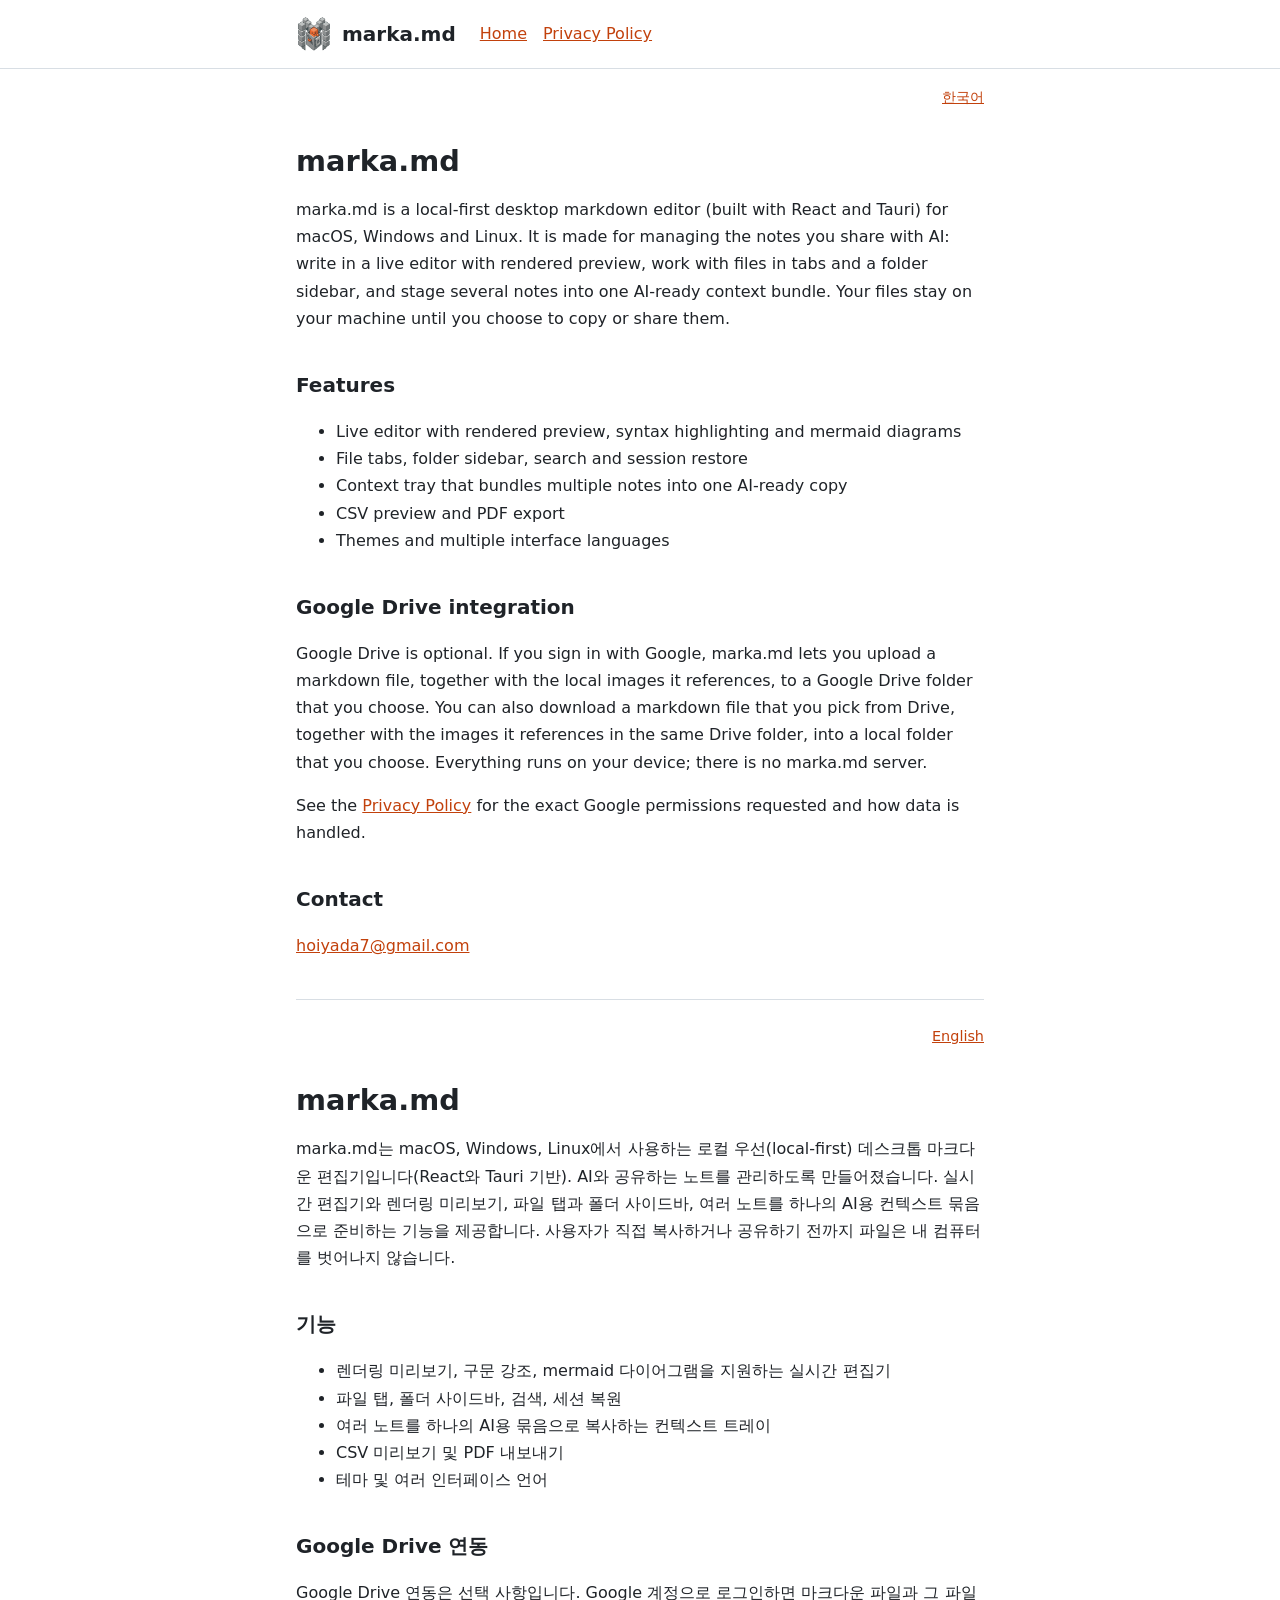
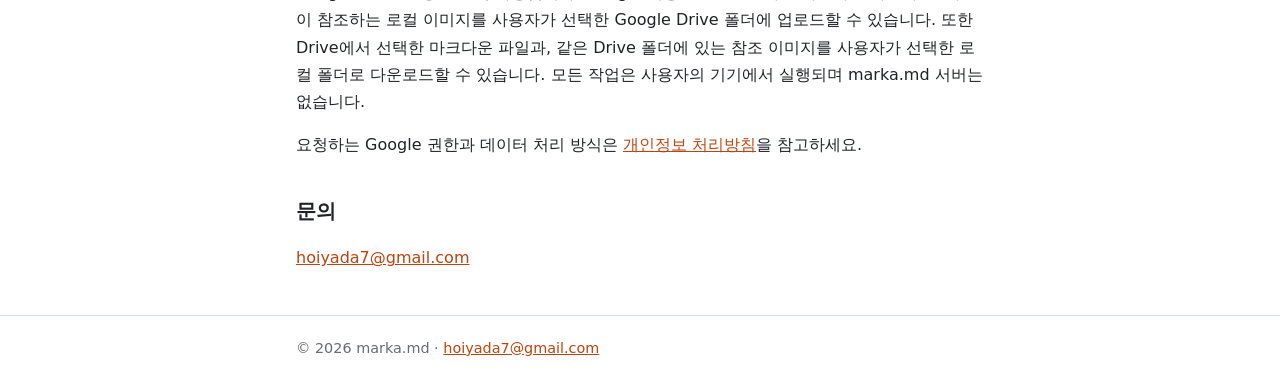
==== index.html @ dd5107d2 "add homepage and privacy policy Co-Authored-By: Claude Opus 5.5 <noreply@anthropic.com>" ====
<!doctype html>
<html lang="en">
<head>
<meta charset="utf-8">
<meta name="viewport" content="width=device-width, initial-scale=1">
<title>marka.md - local-first markdown editor</title>
<meta name="description" content="marka.md is a local-first desktop markdown editor for the notes you share with AI.">
<link rel="icon" href="logo.png">
<link rel="stylesheet" href="style.css">
</head>
<body>
<header><div class="wrap">
<a class="brand" href="index.html"><img src="logo.png" alt="" width="36" height="36">marka.md</a>
<nav><a href="index.html">Home</a><a href="privacy.html">Privacy Policy</a></nav>
</div></header>
<main class="wrap">
<p class="lang"><a href="#ko">한국어</a></p>
<section id="en">
<h1>marka.md</h1>
<p>marka.md is a local-first desktop markdown editor (built with React and Tauri) for macOS, Windows and Linux. It is made for managing the notes you share with AI: write in a live editor with rendered preview, work with files in tabs and a folder sidebar, and stage several notes into one AI-ready context bundle. Your files stay on your machine until you choose to copy or share them.</p>
<h2>Features</h2>
<ul>
<li>Live editor with rendered preview, syntax highlighting and mermaid diagrams</li>
<li>File tabs, folder sidebar, search and session restore</li>
<li>Context tray that bundles multiple notes into one AI-ready copy</li>
<li>CSV preview and PDF export</li>
<li>Themes and multiple interface languages</li>
</ul>
<h2>Google Drive integration</h2>
<p>Google Drive is optional. If you sign in with Google, marka.md lets you upload a markdown file, together with the local images it references, to a Google Drive folder that you choose. You can also download a markdown file that you pick from Drive, together with the images it references in the same Drive folder, into a local folder that you choose. Everything runs on your device; there is no marka.md server.</p>
<p>See the <a href="privacy.html">Privacy Policy</a> for the exact Google permissions requested and how data is handled.</p>
<h2>Contact</h2>
<p><a href="mailto:hoiyada7@gmail.com">hoiyada7@gmail.com</a></p>
</section>

<section id="ko" lang="ko">
<p class="lang"><a href="#en">English</a></p>
<h1>marka.md</h1>
<p>marka.md는 macOS, Windows, Linux에서 사용하는 로컬 우선(local-first) 데스크톱 마크다운 편집기입니다(React와 Tauri 기반). AI와 공유하는 노트를 관리하도록 만들어졌습니다. 실시간 편집기와 렌더링 미리보기, 파일 탭과 폴더 사이드바, 여러 노트를 하나의 AI용 컨텍스트 묶음으로 준비하는 기능을 제공합니다. 사용자가 직접 복사하거나 공유하기 전까지 파일은 내 컴퓨터를 벗어나지 않습니다.</p>
<h2>기능</h2>
<ul>
<li>렌더링 미리보기, 구문 강조, mermaid 다이어그램을 지원하는 실시간 편집기</li>
<li>파일 탭, 폴더 사이드바, 검색, 세션 복원</li>
<li>여러 노트를 하나의 AI용 묶음으로 복사하는 컨텍스트 트레이</li>
<li>CSV 미리보기 및 PDF 내보내기</li>
<li>테마 및 여러 인터페이스 언어</li>
</ul>
<h2>Google Drive 연동</h2>
<p>Google Drive 연동은 선택 사항입니다. Google 계정으로 로그인하면 마크다운 파일과 그 파일이 참조하는 로컬 이미지를 사용자가 선택한 Google Drive 폴더에 업로드할 수 있습니다. 또한 Drive에서 선택한 마크다운 파일과, 같은 Drive 폴더에 있는 참조 이미지를 사용자가 선택한 로컬 폴더로 다운로드할 수 있습니다. 모든 작업은 사용자의 기기에서 실행되며 marka.md 서버는 없습니다.</p>
<p>요청하는 Google 권한과 데이터 처리 방식은 <a href="privacy.html#ko">개인정보 처리방침</a>을 참고하세요.</p>
<h2>문의</h2>
<p><a href="mailto:hoiyada7@gmail.com">hoiyada7@gmail.com</a></p>
</section>
</main>
<footer><div class="wrap">© 2026 marka.md &middot; <a href="mailto:hoiyada7@gmail.com">hoiyada7@gmail.com</a></div></footer>
</body>
</html>
---- style.css ----
:root{--bg:#fff;--fg:#1f2328;--muted:#656d76;--line:#d8dee4;--link:#c2410c}
@media (prefers-color-scheme:dark){:root{--bg:#161616;--fg:#e6e6e6;--muted:#9aa0a6;--line:#333;--link:#fb923c}}
*{box-sizing:border-box}
body{margin:0;background:var(--bg);color:var(--fg);font:16px/1.7 system-ui,-apple-system,"Segoe UI",Roboto,"Noto Sans KR","Malgun Gothic",sans-serif}
.wrap{max-width:720px;margin:0 auto;padding:0 16px}
a{color:var(--link)}
header{border-bottom:1px solid var(--line);padding:16px 0}
header .wrap{display:flex;flex-wrap:wrap;align-items:center;gap:12px 24px}
.brand{display:flex;align-items:center;gap:10px;font-weight:700;font-size:1.25rem;color:var(--fg);text-decoration:none}
.brand img{width:36px;height:36px}
nav{display:flex;gap:16px}
.lang{text-align:right;font-size:.9rem;margin:16px 0 0}
h1{font-size:1.8rem;line-height:1.25;margin:1.2em 0 .4em}
h2{font-size:1.25rem;margin:1.8em 0 .4em}
section+section{border-top:1px solid var(--line);margin-top:2.5em;padding-top:.5em}
code{overflow-wrap:anywhere}
.muted{color:var(--muted)}
footer{border-top:1px solid var(--line);margin-top:3em;padding:20px 0;color:var(--muted);font-size:.9rem}
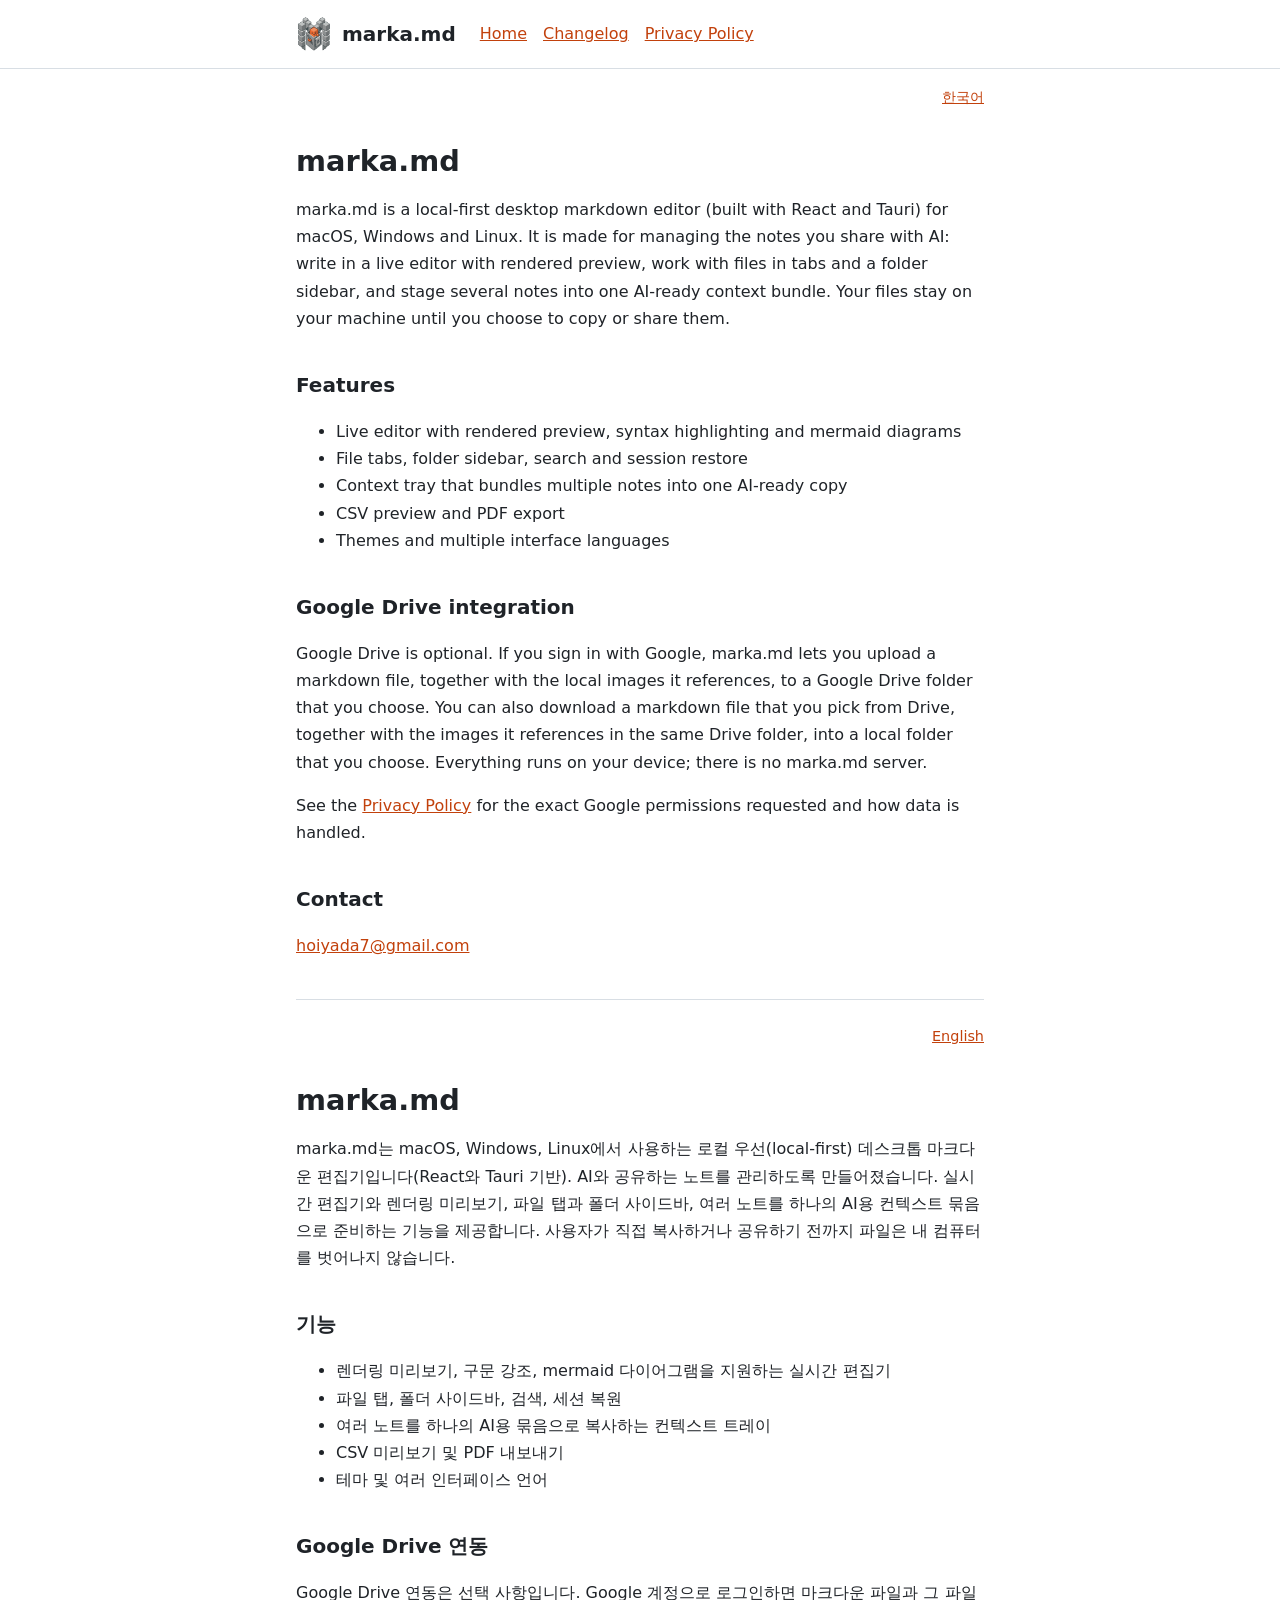
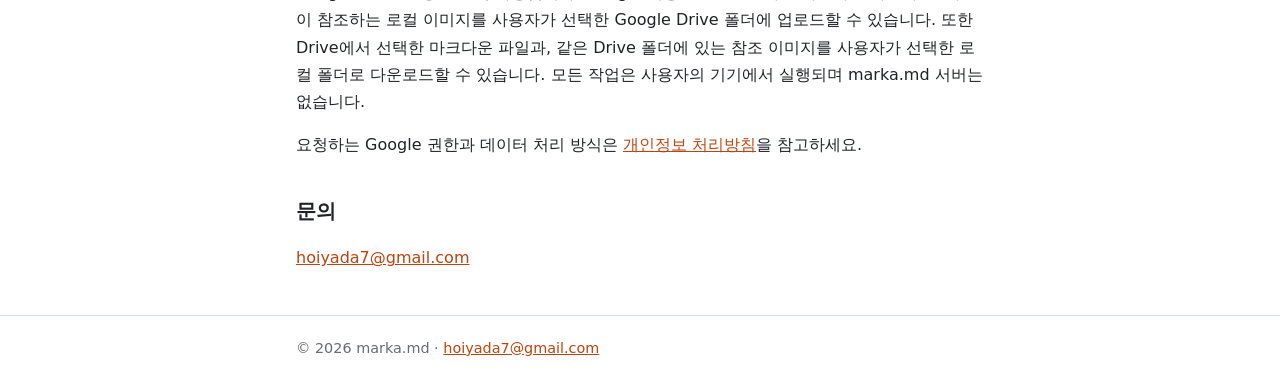
==== commit 52d20010: "add changelog page Co-Authored-By: Claude Opus 5.5 <noreply@anthropic.com>" ====
--- a/index.html
+++ b/index.html
@@ -11,7 +11,7 @@
 <body>
 <header><div class="wrap">
 <a class="brand" href="index.html"><img src="logo.png" alt="" width="36" height="36">marka.md</a>
-<nav><a href="index.html">Home</a><a href="privacy.html">Privacy Policy</a></nav>
+<nav><a href="index.html">Home</a><a href="changelog.html">Changelog</a><a href="privacy.html">Privacy Policy</a></nav>
 </div></header>
 <main class="wrap">
 <p class="lang"><a href="#ko">한국어</a></p>
